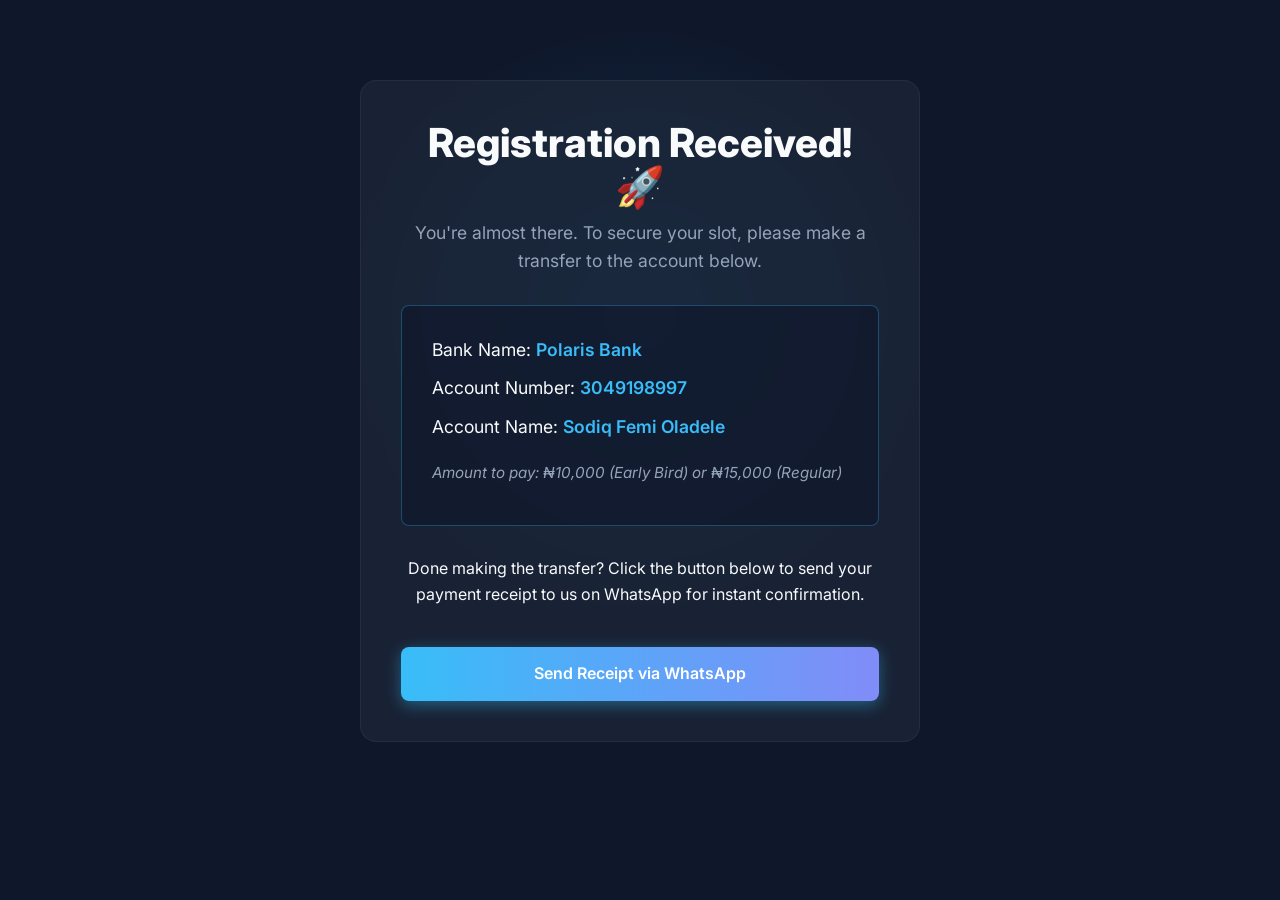
==== success.html @ 01c4a142 "add payment to the page" ====
<!doctype html>
<html lang="en">
  <head>
    <meta charset="UTF-8" />
    <meta name="viewport" content="width=device-width, initial-scale=1.0" />
    <title>Complete Your Registration | Frontend Launchpad</title>
    <link
      href="https://fonts.googleapis.com/css2?family=Inter:wght@300;400;600;800&display=swap"
      rel="stylesheet"
    />
    <link rel="stylesheet" href="style.css" />
    <style>
      /* Small custom tweak just for the success page */
      .success-wrapper {
        max-width: 600px;
        margin: 80px auto;
        text-align: center;
      }
      .bank-details {
        background: rgba(15, 23, 42, 0.6);
        border: 1px solid rgba(56, 189, 248, 0.3);
        border-radius: 8px;
        padding: 30px;
        margin: 30px 0;
        text-align: left;
      }
      .bank-details p {
        margin-bottom: 10px;
        font-size: 1.1rem;
      }
      .bank-details span {
        color: var(--gradient-start);
        font-weight: 600;
      }
    </style>
  </head>
  <body>
    <div class="background-glow"></div>

    <div class="container success-wrapper fade-in">
      <div class="glass-card">
        <h1 style="font-size: 2.5rem; margin-bottom: 10px">
          Registration Received! 🚀
        </h1>
        <p class="hook" style="font-size: 1.1rem; margin-bottom: 0">
          You're almost there. To secure your slot, please make a transfer to
          the account below.
        </p>

        <div class="bank-details">
          <p>Bank Name: <span>Polaris Bank</span></p>
          <p>Account Number: <span>3049198997</span></p>
          <p>Account Name: <span>Sodiq Femi Oladele</span></p>
          <p
            style="
              margin-top: 20px;
              font-size: 0.95rem;
              color: var(--text-secondary);
            "
          >
            <em>Amount to pay: ₦10,000 (Early Bird) or ₦15,000 (Regular)</em>
          </p>
        </div>

        <p style="margin-bottom: 20px">
          Done making the transfer? Click the button below to send your payment
          receipt to us on WhatsApp for instant confirmation.
        </p>

        <a
          href="https://wa.me/2348130732551?text=Hello!%20I%20have%20just%20made%20my%20payment%20for%20the%20Frontend%20Launchpad%20Bootcamp.%20Here%20is%20my%20receipt:"
          class="btn primary-btn full-width"
        >
          Send Receipt via WhatsApp
        </a>
      </div>
    </div>

    <script>
      // Simple fade-in effect script for this page
      document.addEventListener("DOMContentLoaded", () => {
        const elements = document.querySelectorAll(".fade-in");
        elements.forEach((el) => el.classList.add("visible"));
      });
    </script>
  </body>
</html>
---- style.css ----
:root {
  --bg-color: #0f172a;
  --surface-color: rgba(30, 41, 59, 0.7);
  --text-primary: #f8fafc;
  --text-secondary: #94a3b8;
  --accent-glow: #0ea5e9;
  --gradient-start: #38bdf8;
  --gradient-end: #818cf8;
}

* {
  margin: 0;
  padding: 0;
  box-sizing: border-box;
  font-family: "Inter", sans-serif;
}

body {
  background-color: var(--bg-color);
  color: var(--text-primary);
  line-height: 1.6;
  overflow-x: hidden;
  position: relative;
}

/* Subtle background glowing orb */
.background-glow {
  position: absolute;
  top: -10%;
  left: 50%;
  transform: translateX(-50%);
  width: 600px;
  height: 600px;
  background: radial-gradient(
    circle,
    rgba(14, 165, 233, 0.15) 0%,
    rgba(15, 23, 42, 0) 70%
  );
  z-index: -1;
}

.container {
  max-width: 1100px;
  margin: 0 auto;
  padding: 0 20px;
}

.text-center {
  text-align: center;
}

/* Hero Section */
.hero {
  text-align: center;
  padding: 120px 20px 80px;
}

.badge {
  display: inline-block;
  padding: 6px 12px;
  background: rgba(56, 189, 248, 0.1);
  color: var(--gradient-start);
  border-radius: 20px;
  font-size: 0.875rem;
  font-weight: 600;
  margin-bottom: 20px;
  border: 1px solid rgba(56, 189, 248, 0.2);
}

h1 {
  font-size: 4rem;
  font-weight: 800;
  margin-bottom: 20px;
  line-height: 1.1;
}

.gradient-text {
  background: linear-gradient(
    to right,
    var(--gradient-start),
    var(--gradient-end)
  );
  -webkit-background-clip: text;
  -webkit-text-fill-color: transparent;
}

.hook {
  font-size: 1.25rem;
  color: var(--text-secondary);
  max-width: 600px;
  margin: 0 auto 40px;
}

/* Buttons */
.btn {
  display: inline-block;
  padding: 14px 28px;
  border-radius: 8px;
  font-weight: 600;
  text-decoration: none;
  transition: all 0.3s ease;
  cursor: pointer;
  border: none;
}

.primary-btn {
  background: linear-gradient(
    to right,
    var(--gradient-start),
    var(--gradient-end)
  );
  color: #fff;
  box-shadow: 0 4px 15px rgba(56, 189, 248, 0.4);
}

.primary-btn:hover {
  transform: translateY(-2px);
  box-shadow: 0 6px 20px rgba(56, 189, 248, 0.6);
}

.outline-btn {
  background: transparent;
  border: 1px solid var(--text-secondary);
  color: var(--text-primary);
}

.outline-btn:hover {
  border-color: var(--gradient-start);
  color: var(--gradient-start);
}

.full-width {
  width: 100%;
  text-align: center;
  margin-top: 20px;
}

/* Grids & Cards */
.grid-2 {
  display: grid;
  grid-template-columns: repeat(auto-fit, minmax(300px, 1fr));
  gap: 30px;
  margin-bottom: 60px;
}

.glass-card {
  background: var(--surface-color);
  backdrop-filter: blur(12px);
  -webkit-backdrop-filter: blur(12px);
  border: 1px solid rgba(255, 255, 255, 0.05);
  border-radius: 16px;
  padding: 40px;
  transition: transform 0.3s ease;
}

.glass-card:hover {
  transform: translateY(-5px);
  border-color: rgba(255, 255, 255, 0.1);
}

.glass-card h3 {
  font-size: 1.5rem;
  margin-bottom: 20px;
  color: #fff;
}

.glass-card ul {
  list-style: none;
}

.glass-card ul li {
  margin-bottom: 12px;
  color: var(--text-secondary);
  display: flex;
  align-items: center;
}

.glass-card ul li::before {
  content: "✓";
  color: var(--gradient-start);
  font-weight: bold;
  margin-right: 10px;
}

/* Pricing Specifics */
.pricing h2 {
  font-size: 2.5rem;
  margin-bottom: 40px;
}

.price-card {
  display: flex;
  flex-direction: column;
}

.price-card.featured {
  border: 1px solid rgba(56, 189, 248, 0.3);
  box-shadow: 0 10px 30px rgba(14, 165, 233, 0.1);
}

.card-header {
  display: flex;
  justify-content: space-between;
  align-items: center;
  margin-bottom: 20px;
}

.urgency-badge {
  background: rgba(239, 68, 68, 0.1);
  color: #ef4444;
  font-size: 0.75rem;
  padding: 4px 8px;
  border-radius: 12px;
  font-weight: bold;
}

.price {
  font-size: 3rem;
  font-weight: 800;
  margin-bottom: 10px;
  color: #fff;
}

footer {
  padding: 40px 20px;
  color: var(--text-secondary);
  font-size: 0.9rem;
  border-top: 1px solid rgba(255, 255, 255, 0.05);
}

.brand-note {
  margin-top: 8px;
  font-weight: 600;
  letter-spacing: 1px;
  text-transform: uppercase;
  font-size: 0.75rem;
  color: rgba(255, 255, 255, 0.2);
}

/* Responsive tweaks */
@media (max-width: 768px) {
  h1 {
    font-size: 2.5rem;
  }
  .hero {
    padding: 80px 20px 40px;
  }
}

/* Intersection Observer utility class */
.fade-in {
  opacity: 0;
  transform: translateY(20px);
  transition:
    opacity 0.6s ease-out,
    transform 0.6s ease-out;
}
.fade-in.visible {
  opacity: 1;
  transform: translateY(0);
}

/* Enrollment Form Section */
.enrollment {
  margin-bottom: 80px;
}

.form-wrapper {
  max-width: 700px;
  margin: 0 auto;
  padding: 50px;
}

.enroll-form {
  display: flex;
  flex-direction: column;
  gap: 20px;
}

.form-row {
  display: grid;
  grid-template-columns: 1fr 1fr;
  gap: 20px;
}

.form-group {
  display: flex;
  flex-direction: column;
  gap: 8px;
  text-align: left;
}

.form-group label {
  font-size: 0.9rem;
  color: var(--text-secondary);
  font-weight: 600;
}

.form-group input,
.form-group select {
  width: 100%;
  padding: 14px 16px;
  background: rgba(15, 23, 42, 0.6);
  border: 1px solid rgba(255, 255, 255, 0.1);
  border-radius: 8px;
  color: var(--text-primary);
  font-size: 1rem;
  font-family: "Inter", sans-serif;
  transition: all 0.3s ease;
  outline: none;
}

/* Custom styling for the select dropdown */
.form-group select {
  appearance: none;
  background-image: url("data:image/svg+xml;charset=US-ASCII,%3Csvg%20xmlns%3D%22http%3A%2F%2Fwww.w3.org%2F2000%2Fsvg%22%20width%3D%22292.4%22%20height%3D%22292.4%22%3E%3Cpath%20fill%3D%22%2394a3b8%22%20d%3D%22M287%2069.4a17.6%2017.6%200%200%200-13-5.4H18.4c-5%200-9.3%201.8-12.9%205.4A17.6%2017.6%200%200%200%200%2082.2c0%205%201.8%209.3%205.4%2012.9l128%20127.9c3.6%203.6%207.8%205.4%2012.8%205.4s9.2-1.8%2012.8-5.4L287%2095c3.5-3.5%205.4-7.8%205.4-12.8%200-5-1.9-9.2-5.5-12.8z%22%2F%3E%3C%2Fsvg%3E");
  background-repeat: no-repeat;
  background-position: right 16px top 50%;
  background-size: 12px auto;
}

.form-group select option {
  background: var(--bg-color);
  color: var(--text-primary);
}

.form-group input:focus,
.form-group select:focus {
  border-color: var(--gradient-start);
  box-shadow: 0 0 0 3px rgba(56, 189, 248, 0.2);
  background: rgba(15, 23, 42, 0.8);
}

.form-group input::placeholder {
  color: rgba(148, 163, 184, 0.5);
}

@media (max-width: 600px) {
  .form-row {
    grid-template-columns: 1fr;
  }
  .form-wrapper {
    padding: 30px 20px;
  }
}
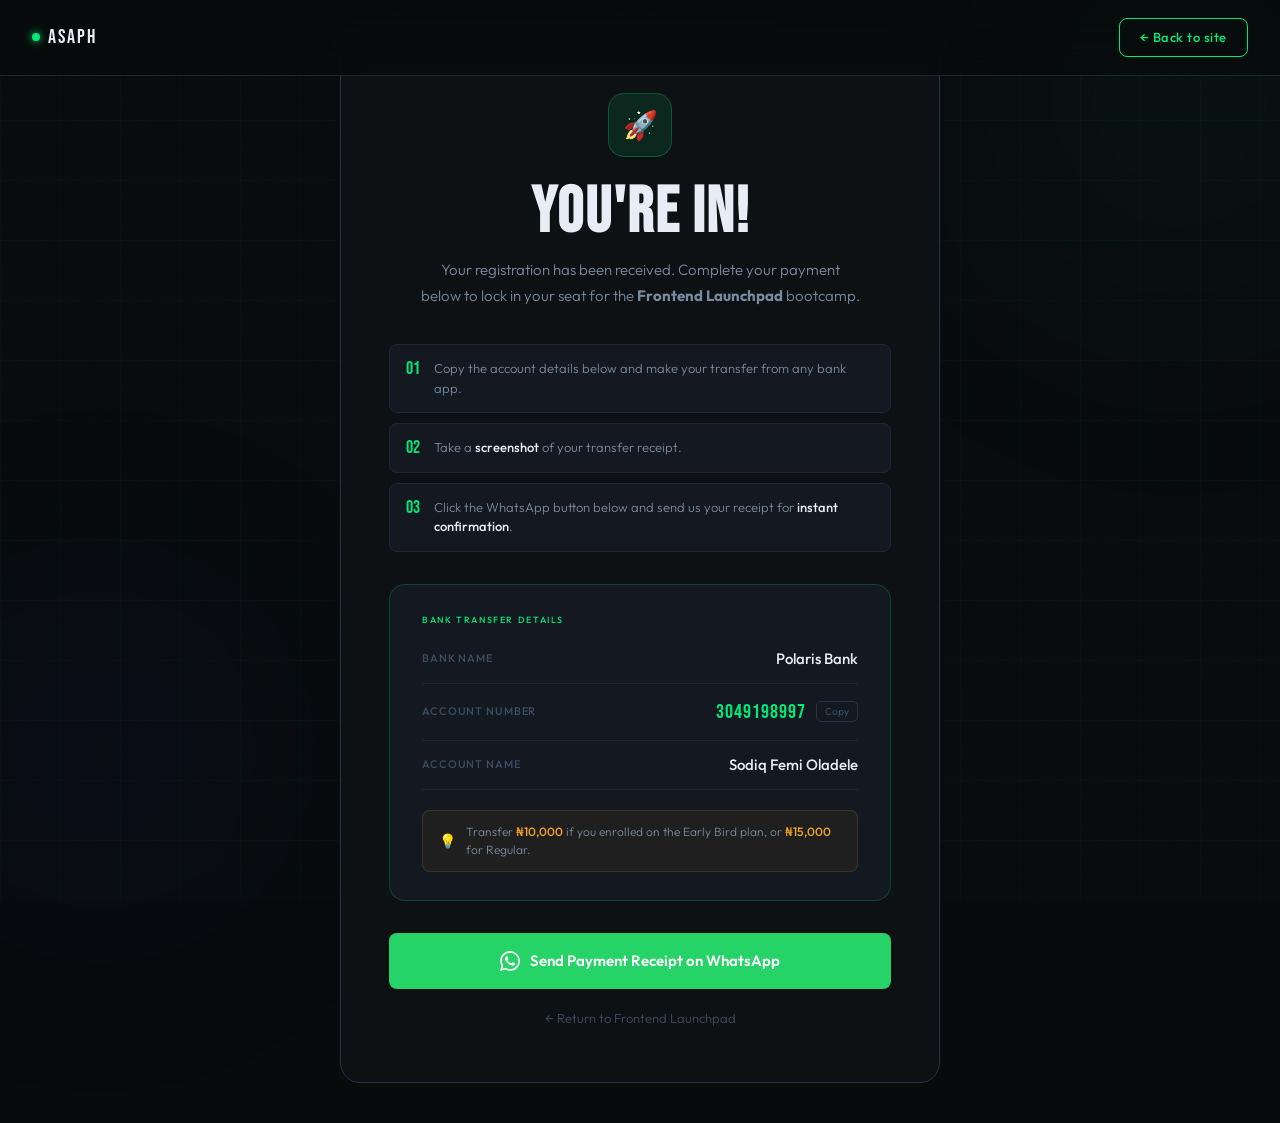
==== commit dc9889c0: "revamp project UI" ====
--- a/success.html
+++ b/success.html
@@ -3,84 +3,362 @@
   <head>
     <meta charset="UTF-8" />
     <meta name="viewport" content="width=device-width, initial-scale=1.0" />
-    <title>Complete Your Registration | Frontend Launchpad</title>
+    <title>Complete Registration | Frontend Launchpad</title>
     <link
-      href="https://fonts.googleapis.com/css2?family=Inter:wght@300;400;600;800&display=swap"
+      href="https://fonts.googleapis.com/css2?family=Bebas+Neue&family=Outfit:wght@300;400;500;600&display=swap"
       rel="stylesheet"
     />
     <link rel="stylesheet" href="style.css" />
     <style>
-      /* Small custom tweak just for the success page */
-      .success-wrapper {
+      /* Success page overrides */
+      .success-page {
+        min-height: 100vh;
+        display: flex;
+        align-items: center;
+        justify-content: center;
+        padding: 40px 20px;
+        position: relative;
+        z-index: 2;
+      }
+      .success-card {
+        background: var(--surface);
+        border: 1px solid var(--border2);
+        border-radius: 20px;
+        padding: 52px 48px;
         max-width: 600px;
-        margin: 80px auto;
+        width: 100%;
         text-align: center;
-      }
-      .bank-details {
-        background: rgba(15, 23, 42, 0.6);
-        border: 1px solid rgba(56, 189, 248, 0.3);
-        border-radius: 8px;
-        padding: 30px;
-        margin: 30px 0;
+        animation: fadeUp 0.6s ease 0.1s both;
+      }
+      @media (max-width: 540px) {
+        .success-card {
+          padding: 32px 24px;
+        }
+      }
+
+      .success-icon {
+        width: 64px;
+        height: 64px;
+        border-radius: 16px;
+        background: rgba(0, 232, 122, 0.1);
+        border: 1px solid rgba(0, 232, 122, 0.25);
+        display: flex;
+        align-items: center;
+        justify-content: center;
+        margin: 0 auto 24px;
+        font-size: 28px;
+      }
+      .success-title {
+        font-family: "Bebas Neue", sans-serif;
+        font-size: clamp(40px, 7vw, 64px);
+        letter-spacing: 2px;
+        color: var(--text);
+        line-height: 1;
+        margin-bottom: 12px;
+      }
+      .success-sub {
+        font-size: 15px;
+        color: var(--text2);
+        line-height: 1.7;
+        max-width: 440px;
+        margin: 0 auto 36px;
+      }
+
+      /* BANK DETAILS */
+      .bank-box {
+        background: var(--surface2);
+        border: 1px solid rgba(0, 232, 122, 0.2);
+        border-radius: var(--radius);
+        padding: 28px 32px;
+        margin-bottom: 32px;
         text-align: left;
       }
-      .bank-details p {
-        margin-bottom: 10px;
-        font-size: 1.1rem;
-      }
-      .bank-details span {
-        color: var(--gradient-start);
+      .bank-box-title {
+        font-size: 9px;
+        font-weight: 500;
+        letter-spacing: 0.18em;
+        text-transform: uppercase;
+        color: var(--green);
+        margin-bottom: 20px;
+      }
+      .bank-row {
+        display: flex;
+        align-items: center;
+        justify-content: space-between;
+        padding: 12px 0;
+        border-bottom: 1px solid var(--border);
+      }
+      .bank-row:last-child {
+        border-bottom: none;
+        padding-bottom: 0;
+      }
+      .bank-row:first-of-type {
+        padding-top: 0;
+      }
+      .bank-key {
+        font-size: 11px;
+        font-weight: 500;
+        letter-spacing: 0.08em;
+        text-transform: uppercase;
+        color: var(--text3);
+      }
+      .bank-val {
+        font-size: 15px;
+        font-weight: 500;
+        color: var(--text);
+        text-align: right;
+      }
+      .bank-val.highlight {
+        font-family: "Bebas Neue", sans-serif;
+        font-size: 20px;
+        letter-spacing: 1px;
+        color: var(--green);
+      }
+      .copy-btn {
+        background: none;
+        border: 1px solid var(--border2);
+        border-radius: 5px;
+        padding: 3px 8px;
+        font-size: 10px;
+        color: var(--text3);
+        cursor: pointer;
+        margin-left: 10px;
+        font-family: "Outfit", sans-serif;
+        transition: all 0.15s;
+      }
+      .copy-btn:hover {
+        border-color: var(--green);
+        color: var(--green);
+      }
+      .copy-btn.copied {
+        border-color: var(--green);
+        color: var(--green);
+        background: rgba(0, 232, 122, 0.05);
+      }
+
+      /* AMOUNT NOTE */
+      .amount-note {
+        display: flex;
+        align-items: center;
+        gap: 10px;
+        background: rgba(245, 166, 35, 0.05);
+        border: 1px solid rgba(245, 166, 35, 0.15);
+        border-radius: var(--radius-sm);
+        padding: 12px 16px;
+        margin-top: 20px;
+        text-align: left;
+      }
+      .amount-note-icon {
+        font-size: 14px;
+        flex-shrink: 0;
+      }
+      .amount-note p {
+        font-size: 12px;
+        color: var(--text2);
+        line-height: 1.5;
+      }
+      .amount-note strong {
+        color: var(--amber);
+        font-weight: 500;
+      }
+
+      /* WHATSAPP BTN */
+      .btn-whatsapp {
+        display: flex;
+        align-items: center;
+        justify-content: center;
+        gap: 10px;
+        background: #25d366;
+        color: #fff;
+        width: 100%;
+        padding: 16px;
+        border-radius: var(--radius-sm);
+        font-family: "Outfit", sans-serif;
+        font-size: 15px;
         font-weight: 600;
+        text-decoration: none;
+        transition:
+          opacity 0.18s,
+          transform 0.12s;
+        margin-bottom: 16px;
+      }
+      .btn-whatsapp:hover {
+        opacity: 0.9;
+        transform: translateY(-1px);
+      }
+      .btn-whatsapp svg {
+        width: 20px;
+        height: 20px;
+        fill: currentColor;
+        flex-shrink: 0;
+      }
+
+      .back-link {
+        font-size: 13px;
+        color: var(--text3);
+        text-decoration: none;
+        transition: color 0.15s;
+      }
+      .back-link:hover {
+        color: var(--text2);
+      }
+
+      /* STEPS */
+      .steps {
+        display: flex;
+        flex-direction: column;
+        gap: 10px;
+        margin-bottom: 32px;
+        text-align: left;
+      }
+      .step {
+        display: flex;
+        align-items: flex-start;
+        gap: 14px;
+        padding: 14px 16px;
+        background: var(--surface2);
+        border-radius: var(--radius-sm);
+        border: 1px solid var(--border);
+      }
+      .step-num {
+        font-family: "Bebas Neue", sans-serif;
+        font-size: 18px;
+        color: var(--green);
+        flex-shrink: 0;
+        line-height: 1;
+        margin-top: 1px;
+      }
+      .step-text {
+        font-size: 13px;
+        color: var(--text2);
+        line-height: 1.5;
+      }
+      .step-text strong {
+        color: var(--text);
+        font-weight: 500;
       }
     </style>
   </head>
   <body>
-    <div class="background-glow"></div>
-
-    <div class="container success-wrapper fade-in">
-      <div class="glass-card">
-        <h1 style="font-size: 2.5rem; margin-bottom: 10px">
-          Registration Received! 🚀
-        </h1>
-        <p class="hook" style="font-size: 1.1rem; margin-bottom: 0">
-          You're almost there. To secure your slot, please make a transfer to
-          the account below.
+    <div class="noise" aria-hidden="true"></div>
+    <div class="grid-bg" aria-hidden="true"></div>
+    <div class="orb orb-1" aria-hidden="true"></div>
+    <div class="orb orb-2" aria-hidden="true"></div>
+
+    <!-- NAV -->
+    <nav class="nav">
+      <div class="nav-brand"><span class="nav-dot"></span>Asaph</div>
+      <a href="./index.html" class="nav-cta">← Back to site</a>
+    </nav>
+
+    <div class="success-page">
+      <div class="success-card">
+        <div class="success-icon">🚀</div>
+        <h1 class="success-title">You're In!</h1>
+        <p class="success-sub">
+          Your registration has been received. Complete your payment below to
+          lock in your seat for the
+          <strong>Frontend Launchpad</strong> bootcamp.
         </p>
 
-        <div class="bank-details">
-          <p>Bank Name: <span>Polaris Bank</span></p>
-          <p>Account Number: <span>3049198997</span></p>
-          <p>Account Name: <span>Sodiq Femi Oladele</span></p>
-          <p
-            style="
-              margin-top: 20px;
-              font-size: 0.95rem;
-              color: var(--text-secondary);
-            "
-          >
-            <em>Amount to pay: ₦10,000 (Early Bird) or ₦15,000 (Regular)</em>
-          </p>
+        <!-- STEPS -->
+        <div class="steps">
+          <div class="step">
+            <span class="step-num">01</span>
+            <p class="step-text">
+              Copy the account details below and make your transfer from any
+              bank app.
+            </p>
+          </div>
+          <div class="step">
+            <span class="step-num">02</span>
+            <p class="step-text">
+              Take a <strong>screenshot</strong> of your transfer receipt.
+            </p>
+          </div>
+          <div class="step">
+            <span class="step-num">03</span>
+            <p class="step-text">
+              Click the WhatsApp button below and send us your receipt for
+              <strong>instant confirmation</strong>.
+            </p>
+          </div>
         </div>
 
-        <p style="margin-bottom: 20px">
-          Done making the transfer? Click the button below to send your payment
-          receipt to us on WhatsApp for instant confirmation.
-        </p>
-
+        <!-- BANK DETAILS -->
+        <div class="bank-box">
+          <p class="bank-box-title">Bank Transfer Details</p>
+
+          <div class="bank-row">
+            <span class="bank-key">Bank Name</span>
+            <span class="bank-val">Polaris Bank</span>
+          </div>
+          <div class="bank-row">
+            <span class="bank-key">Account Number</span>
+            <div style="display: flex; align-items: center">
+              <span class="bank-val highlight" id="accNum">3049198997</span>
+              <button
+                class="copy-btn"
+                id="copyAccBtn"
+                onclick="copyText('3049198997', 'copyAccBtn')"
+              >
+                Copy
+              </button>
+            </div>
+          </div>
+          <div class="bank-row">
+            <span class="bank-key">Account Name</span>
+            <span class="bank-val">Sodiq Femi Oladele</span>
+          </div>
+
+          <div class="amount-note">
+            <span class="amount-note-icon">💡</span>
+            <p>
+              Transfer <strong>₦10,000</strong> if you enrolled on the Early
+              Bird plan, or <strong>₦15,000</strong> for Regular.
+            </p>
+          </div>
+        </div>
+
+        <!-- WHATSAPP -->
         <a
-          href="https://wa.me/2348130732551?text=Hello!%20I%20have%20just%20made%20my%20payment%20for%20the%20Frontend%20Launchpad%20Bootcamp.%20Here%20is%20my%20receipt:"
-          class="btn primary-btn full-width"
+          href="https://wa.me/2348130732551?text=Hello!%20I%20just%20made%20my%20payment%20for%20the%20Frontend%20Launchpad%20Bootcamp.%20Here%20is%20my%20receipt%3A"
+          class="btn-whatsapp"
+          target="_blank"
+          rel="noopener"
         >
-          Send Receipt via WhatsApp
+          <svg viewBox="0 0 24 24" xmlns="http://www.w3.org/2000/svg">
+            <path
+              d="M17.472 14.382c-.297-.149-1.758-.867-2.03-.967-.273-.099-.471-.148-.67.15-.197.297-.767.966-.94 1.164-.173.199-.347.223-.644.075-.297-.15-1.255-.463-2.39-1.475-.883-.788-1.48-1.761-1.653-2.059-.173-.297-.018-.458.13-.606.134-.133.298-.347.446-.52.149-.174.198-.298.298-.497.099-.198.05-.371-.025-.52-.075-.149-.669-1.612-.916-2.207-.242-.579-.487-.5-.669-.51-.173-.008-.371-.01-.57-.01-.198 0-.52.074-.792.372-.272.297-1.04 1.016-1.04 2.479 0 1.462 1.065 2.875 1.213 3.074.149.198 2.096 3.2 5.077 4.487.709.306 1.262.489 1.694.625.712.227 1.36.195 1.871.118.571-.085 1.758-.719 2.006-1.413.248-.694.248-1.289.173-1.413-.074-.124-.272-.198-.57-.347m-5.421 7.403h-.004a9.87 9.87 0 01-5.031-1.378l-.361-.214-3.741.982.998-3.648-.235-.374a9.86 9.86 0 01-1.51-5.26c.001-5.45 4.436-9.884 9.888-9.884 2.64 0 5.122 1.03 6.988 2.898a9.825 9.825 0 012.893 6.994c-.003 5.45-4.437 9.884-9.885 9.884m8.413-18.297A11.815 11.815 0 0012.05 0C5.495 0 .16 5.335.157 11.892c0 2.096.547 4.142 1.588 5.945L.057 24l6.305-1.654a11.882 11.882 0 005.683 1.448h.005c6.554 0 11.89-5.335 11.893-11.893a11.821 11.821 0 00-3.48-8.413z"
+            />
+          </svg>
+          Send Payment Receipt on WhatsApp
         </a>
+
+        <a href="./index.html" class="back-link"
+          >← Return to Frontend Launchpad</a
+        >
       </div>
     </div>
 
     <script>
-      // Simple fade-in effect script for this page
+      function copyText(text, btnId) {
+        navigator.clipboard.writeText(text).then(() => {
+          const btn = document.getElementById(btnId);
+          btn.textContent = "Copied!";
+          btn.classList.add("copied");
+          setTimeout(() => {
+            btn.textContent = "Copy";
+            btn.classList.remove("copied");
+          }, 2200);
+        });
+      }
+
+      // Fade in
       document.addEventListener("DOMContentLoaded", () => {
-        const elements = document.querySelectorAll(".fade-in");
-        elements.forEach((el) => el.classList.add("visible"));
+        document.querySelectorAll(".fade-item, .fade-section").forEach((el) => {
+          el.classList.add("visible");
+        });
       });
     </script>
   </body>
--- a/style.css
+++ b/style.css
@@ -1,345 +1,816 @@
-:root {
-  --bg-color: #0f172a;
-  --surface-color: rgba(30, 41, 59, 0.7);
-  --text-primary: #f8fafc;
-  --text-secondary: #94a3b8;
-  --accent-glow: #0ea5e9;
-  --gradient-start: #38bdf8;
-  --gradient-end: #818cf8;
-}
-
-* {
+/* ===== RESET ===== */
+*,
+*::before,
+*::after {
+  box-sizing: border-box;
   margin: 0;
   padding: 0;
-  box-sizing: border-box;
-  font-family: "Inter", sans-serif;
-}
-
+}
+
+/* ===== VARIABLES ===== */
+:root {
+  --bg: #080a0c;
+  --surface: #0e1114;
+  --surface2: #141820;
+  --surface3: #1c2230;
+  --border: #1e2535;
+  --border2: #28334a;
+  --text: #e8edf5;
+  --text2: #7a8aa0;
+  --text3: #3d4d63;
+  --green: #00e87a;
+  --green2: #00ff88;
+  --green-dim: #001a0e;
+  --green-glow: rgba(0, 232, 122, 0.15);
+  --blue: #2563ff;
+  --amber: #f5a623;
+  --red: #ff4444;
+  --radius: 16px;
+  --radius-sm: 8px;
+}
+
+/* ===== BASE ===== */
+html {
+  scroll-behavior: smooth;
+}
 body {
-  background-color: var(--bg-color);
-  color: var(--text-primary);
+  font-family: "Outfit", sans-serif;
+  font-weight: 300;
+  background: var(--bg);
+  color: var(--text);
+  overflow-x: hidden;
   line-height: 1.6;
-  overflow-x: hidden;
-  position: relative;
-}
-
-/* Subtle background glowing orb */
-.background-glow {
-  position: absolute;
-  top: -10%;
-  left: 50%;
-  transform: translateX(-50%);
+}
+
+/* ===== NOISE ===== */
+.noise {
+  position: fixed;
+  inset: 0;
+  z-index: 1;
+  pointer-events: none;
+  background-image: url("data:image/svg+xml,%3Csvg viewBox='0 0 512 512' xmlns='http://www.w3.org/2000/svg'%3E%3Cfilter id='n'%3E%3CfeTurbulence type='fractalNoise' baseFrequency='0.75' numOctaves='4' stitchTiles='stitch'/%3E%3C/filter%3E%3Crect width='100%25' height='100%25' filter='url(%23n)' opacity='0.03'/%3E%3C/svg%3E");
+  background-size: 256px;
+  opacity: 0.5;
+}
+
+/* ===== GRID BG ===== */
+.grid-bg {
+  position: fixed;
+  inset: 0;
+  z-index: 0;
+  pointer-events: none;
+  background-image:
+    linear-gradient(rgba(0, 232, 122, 0.03) 1px, transparent 1px),
+    linear-gradient(90deg, rgba(0, 232, 122, 0.03) 1px, transparent 1px);
+  background-size: 60px 60px;
+}
+
+/* ===== ORBS ===== */
+.orb {
+  position: fixed;
+  border-radius: 50%;
+  filter: blur(120px);
+  pointer-events: none;
+  z-index: 0;
+}
+.orb-1 {
   width: 600px;
   height: 600px;
+  top: -200px;
+  right: -200px;
   background: radial-gradient(
     circle,
-    rgba(14, 165, 233, 0.15) 0%,
-    rgba(15, 23, 42, 0) 70%
+    rgba(0, 232, 122, 0.07) 0%,
+    transparent 70%
   );
-  z-index: -1;
-}
-
+  animation: orbDrift 20s ease-in-out infinite alternate;
+}
+.orb-2 {
+  width: 500px;
+  height: 500px;
+  bottom: -100px;
+  left: -150px;
+  background: radial-gradient(
+    circle,
+    rgba(37, 99, 255, 0.06) 0%,
+    transparent 70%
+  );
+  animation: orbDrift 28s ease-in-out infinite alternate-reverse;
+}
+@keyframes orbDrift {
+  0% {
+    transform: translate(0, 0);
+  }
+  100% {
+    transform: translate(30px, 30px);
+  }
+}
+
+/* ===== NAV ===== */
+.nav {
+  position: fixed;
+  top: 0;
+  left: 0;
+  right: 0;
+  z-index: 100;
+  display: flex;
+  align-items: center;
+  justify-content: space-between;
+  padding: 18px 32px;
+  background: rgba(8, 10, 12, 0.7);
+  backdrop-filter: blur(20px);
+  border-bottom: 1px solid var(--border);
+}
+.nav-brand {
+  font-family: "Bebas Neue", sans-serif;
+  font-size: 20px;
+  letter-spacing: 2px;
+  color: var(--text);
+  display: flex;
+  align-items: center;
+  gap: 8px;
+}
+.nav-dot,
+.tag-dot {
+  width: 8px;
+  height: 8px;
+  border-radius: 50%;
+  background: var(--green);
+  box-shadow: 0 0 8px var(--green);
+  flex-shrink: 0;
+}
+.tag-dot {
+  width: 6px;
+  height: 6px;
+}
+.nav-cta {
+  padding: 8px 20px;
+  border-radius: var(--radius-sm);
+  border: 1px solid var(--green);
+  color: var(--green);
+  font-family: "Outfit", sans-serif;
+  font-size: 13px;
+  font-weight: 500;
+  text-decoration: none;
+  letter-spacing: 0.04em;
+  transition: all 0.18s;
+}
+.nav-cta:hover {
+  background: var(--green-dim);
+  box-shadow: 0 0 16px var(--green-glow);
+}
+
+/* ===== CONTAINER ===== */
 .container {
   max-width: 1100px;
   margin: 0 auto;
-  padding: 0 20px;
-}
-
-.text-center {
+  padding: 0 28px;
+}
+
+/* ===== HERO ===== */
+.hero {
+  position: relative;
+  z-index: 2;
+  min-height: 100vh;
+  display: flex;
+  flex-direction: column;
+  padding-top: 90px;
+}
+.hero-inner {
+  flex: 1;
+  display: flex;
+  flex-direction: column;
+  justify-content: center;
+  padding-top: 60px;
+  padding-bottom: 60px;
+}
+
+.hero-tag {
+  display: inline-flex;
+  align-items: center;
+  gap: 8px;
+  padding: 6px 14px;
+  border-radius: 99px;
+  border: 1px solid rgba(0, 232, 122, 0.2);
+  background: rgba(0, 232, 122, 0.05);
+  font-size: 11px;
+  font-weight: 500;
+  letter-spacing: 0.12em;
+  text-transform: uppercase;
+  color: var(--green);
+  margin-bottom: 28px;
+  width: fit-content;
+  animation: fadeUp 0.6s ease 0.1s both;
+}
+
+.hero-title {
+  font-family: "Bebas Neue", sans-serif;
+  font-size: clamp(80px, 14vw, 160px);
+  line-height: 0.92;
+  letter-spacing: 2px;
+  color: var(--text);
+  margin-bottom: 28px;
+  animation: fadeUp 0.6s ease 0.2s both;
+}
+.hero-title em {
+  font-style: normal;
+  color: transparent;
+  -webkit-text-stroke: 2px var(--green);
+  filter: drop-shadow(0 0 20px rgba(0, 232, 122, 0.3));
+}
+
+.hero-sub {
+  font-size: clamp(15px, 2vw, 18px);
+  color: var(--text2);
+  line-height: 1.7;
+  max-width: 520px;
+  margin-bottom: 40px;
+  animation: fadeUp 0.6s ease 0.3s both;
+}
+
+.hero-actions {
+  display: flex;
+  gap: 12px;
+  flex-wrap: wrap;
+  margin-bottom: 56px;
+  animation: fadeUp 0.6s ease 0.4s both;
+}
+
+/* STATS */
+.hero-stats {
+  display: flex;
+  align-items: center;
+  gap: 0;
+  border: 1px solid var(--border2);
+  border-radius: var(--radius);
+  background: var(--surface);
+  width: fit-content;
+  overflow: hidden;
+  animation: fadeUp 0.6s ease 0.5s both;
+}
+.hstat {
+  padding: 16px 28px;
   text-align: center;
 }
-
-/* Hero Section */
-.hero {
-  text-align: center;
-  padding: 120px 20px 80px;
-}
-
-.badge {
-  display: inline-block;
-  padding: 6px 12px;
-  background: rgba(56, 189, 248, 0.1);
-  color: var(--gradient-start);
-  border-radius: 20px;
-  font-size: 0.875rem;
+.hstat-num {
+  display: block;
+  font-family: "Bebas Neue", sans-serif;
+  font-size: 28px;
+  letter-spacing: 1px;
+  color: var(--green);
+  line-height: 1;
+  margin-bottom: 3px;
+}
+.hstat-label {
+  font-size: 10px;
+  font-weight: 500;
+  letter-spacing: 0.12em;
+  text-transform: uppercase;
+  color: var(--text3);
+}
+.hstat-sep {
+  width: 1px;
+  background: var(--border2);
+  align-self: stretch;
+}
+
+@media (max-width: 600px) {
+  .hero-stats {
+    flex-wrap: wrap;
+    width: 100%;
+  }
+  .hstat {
+    flex: 1;
+    min-width: 80px;
+  }
+  .hstat-sep {
+    display: none;
+  }
+}
+
+/* SCROLL HINT */
+.scroll-hint {
+  display: flex;
+  flex-direction: column;
+  align-items: center;
+  gap: 8px;
+  padding-bottom: 32px;
+  color: var(--text3);
+  font-size: 10px;
+  letter-spacing: 0.12em;
+  text-transform: uppercase;
+  animation: fadeUp 0.6s ease 0.7s both;
+}
+.scroll-mouse {
+  width: 20px;
+  height: 32px;
+  border-radius: 10px;
+  border: 1px solid var(--border2);
+  display: flex;
+  justify-content: center;
+  padding-top: 6px;
+}
+.scroll-wheel {
+  width: 3px;
+  height: 6px;
+  border-radius: 2px;
+  background: var(--green);
+  animation: scrollBounce 2s ease-in-out infinite;
+}
+@keyframes scrollBounce {
+  0%,
+  100% {
+    transform: translateY(0);
+    opacity: 1;
+  }
+  50% {
+    transform: translateY(8px);
+    opacity: 0.3;
+  }
+}
+
+/* ===== BUTTONS ===== */
+.btn {
+  display: inline-flex;
+  align-items: center;
+  justify-content: center;
+  padding: 14px 28px;
+  border-radius: var(--radius-sm);
+  font-family: "Outfit", sans-serif;
+  font-size: 14px;
+  font-weight: 500;
+  letter-spacing: 0.04em;
+  cursor: pointer;
+  text-decoration: none;
+  transition: all 0.18s;
+  border: none;
+}
+.btn-primary {
+  background: var(--green);
+  color: #080a0c;
+  box-shadow: 0 0 20px rgba(0, 232, 122, 0.2);
+}
+.btn-primary:hover {
+  background: var(--green2);
+  box-shadow: 0 0 32px rgba(0, 232, 122, 0.35);
+  transform: translateY(-1px);
+}
+.btn-primary:active {
+  transform: scale(0.97);
+}
+.btn-ghost {
+  background: transparent;
+  border: 1px solid var(--border2);
+  color: var(--text2);
+}
+.btn-ghost:hover {
+  border-color: var(--text3);
+  color: var(--text);
+}
+.btn-outline {
+  background: transparent;
+  border: 1px solid var(--border2);
+  color: var(--text);
+  width: 100%;
+}
+.btn-outline:hover {
+  border-color: var(--green);
+  color: var(--green);
+}
+.btn-submit {
+  width: 100%;
+  height: 52px;
+  font-size: 15px;
   font-weight: 600;
-  margin-bottom: 20px;
-  border: 1px solid rgba(56, 189, 248, 0.2);
-}
-
-h1 {
-  font-size: 4rem;
-  font-weight: 800;
-  margin-bottom: 20px;
-  line-height: 1.1;
-}
-
-.gradient-text {
+  letter-spacing: 0.06em;
+  margin-top: 4px;
+}
+
+/* ===== SECTIONS ===== */
+.section {
+  position: relative;
+  z-index: 2;
+  padding: 100px 0;
+}
+.section-label {
+  font-size: 10px;
+  font-weight: 500;
+  letter-spacing: 0.2em;
+  text-transform: uppercase;
+  color: var(--green);
+  margin-bottom: 14px;
+}
+.section-title {
+  font-family: "Bebas Neue", sans-serif;
+  font-size: clamp(48px, 7vw, 80px);
+  letter-spacing: 2px;
+  color: var(--text);
+  line-height: 1;
+  margin-bottom: 48px;
+}
+.section-title em {
+  font-style: normal;
+  color: transparent;
+  -webkit-text-stroke: 1.5px var(--green);
+}
+.section-sub {
+  font-size: 15px;
+  color: var(--text2);
+  max-width: 500px;
+  margin-bottom: 40px;
+}
+
+/* DIVIDER LINE */
+.section::before {
+  content: "";
+  display: block;
+  height: 1px;
+  background: var(--border);
+  margin-bottom: 100px;
+}
+.section:first-of-type::before {
+  display: none;
+}
+
+/* ===== CURRICULUM ===== */
+.curriculum-grid {
+  display: grid;
+  grid-template-columns: repeat(3, 1fr);
+  gap: 16px;
+}
+@media (max-width: 768px) {
+  .curriculum-grid {
+    grid-template-columns: 1fr;
+  }
+}
+
+.week-card {
+  background: var(--surface);
+  border: 1px solid var(--border);
+  border-radius: var(--radius);
+  padding: 28px;
+  position: relative;
+  overflow: hidden;
+  transition:
+    border-color 0.2s,
+    transform 0.2s;
+  display: flex;
+  flex-direction: column;
+  gap: 16px;
+}
+.week-card::before {
+  content: "";
+  position: absolute;
+  top: 0;
+  left: 0;
+  right: 0;
+  height: 2px;
+  background: var(--green);
+  transform: scaleX(0);
+  transform-origin: left;
+  transition: transform 0.35s ease;
+}
+.week-card:hover {
+  border-color: var(--border2);
+  transform: translateY(-3px);
+}
+.week-card:hover::before {
+  transform: scaleX(1);
+}
+
+.week-num {
+  font-family: "Bebas Neue", sans-serif;
+  font-size: 13px;
+  letter-spacing: 0.2em;
+  color: var(--green);
+}
+.week-body h3 {
+  font-size: 20px;
+  font-weight: 600;
+  color: var(--text);
+  margin-bottom: 8px;
+}
+.week-body p {
+  font-size: 13px;
+  color: var(--text2);
+  line-height: 1.65;
+  margin-bottom: 14px;
+}
+.week-list {
+  list-style: none;
+  display: flex;
+  flex-direction: column;
+  gap: 6px;
+}
+.week-list li {
+  font-size: 12px;
+  color: var(--text2);
+  display: flex;
+  align-items: center;
+  gap: 8px;
+}
+.week-list li::before {
+  content: "→";
+  color: var(--green);
+  font-size: 11px;
+  flex-shrink: 0;
+}
+.week-accent {
+  font-family: "Bebas Neue", sans-serif;
+  font-size: 11px;
+  letter-spacing: 0.2em;
+  color: var(--text3);
+  margin-top: auto;
+  padding-top: 16px;
+  border-top: 1px solid var(--border);
+}
+
+/* ===== BENEFITS ===== */
+.benefits-grid {
+  display: grid;
+  grid-template-columns: 1fr 1fr;
+  gap: 16px;
+}
+@media (max-width: 600px) {
+  .benefits-grid {
+    grid-template-columns: 1fr;
+  }
+}
+
+.benefit-item {
+  display: flex;
+  gap: 18px;
+  align-items: flex-start;
+  background: var(--surface);
+  border: 1px solid var(--border);
+  border-radius: var(--radius);
+  padding: 24px;
+  transition: border-color 0.2s;
+}
+.benefit-item:hover {
+  border-color: var(--border2);
+}
+.benefit-icon {
+  font-size: 20px;
+  color: var(--green);
+  flex-shrink: 0;
+  margin-top: 2px;
+  font-family: monospace;
+}
+.benefit-item h4 {
+  font-size: 15px;
+  font-weight: 600;
+  color: var(--text);
+  margin-bottom: 5px;
+}
+.benefit-item p {
+  font-size: 13px;
+  color: var(--text2);
+  line-height: 1.6;
+}
+
+/* ===== PRICING ===== */
+.pricing-grid {
+  display: grid;
+  grid-template-columns: 1fr 1fr;
+  gap: 16px;
+  max-width: 800px;
+}
+@media (max-width: 640px) {
+  .pricing-grid {
+    grid-template-columns: 1fr;
+  }
+}
+
+.price-card {
+  background: var(--surface);
+  border: 1px solid var(--border);
+  border-radius: var(--radius);
+  padding: 32px;
+  display: flex;
+  flex-direction: column;
+  gap: 24px;
+  transition: transform 0.2s;
+}
+.price-card:hover {
+  transform: translateY(-3px);
+}
+.price-card.featured {
+  border-color: rgba(0, 232, 122, 0.3);
   background: linear-gradient(
-    to right,
-    var(--gradient-start),
-    var(--gradient-end)
+    135deg,
+    var(--surface) 0%,
+    rgba(0, 40, 20, 0.6) 100%
   );
-  -webkit-background-clip: text;
-  -webkit-text-fill-color: transparent;
-}
-
-.hook {
-  font-size: 1.25rem;
-  color: var(--text-secondary);
-  max-width: 600px;
-  margin: 0 auto 40px;
-}
-
-/* Buttons */
-.btn {
-  display: inline-block;
-  padding: 14px 28px;
-  border-radius: 8px;
+  box-shadow: 0 0 40px rgba(0, 232, 122, 0.06);
+}
+
+.price-badge {
+  display: inline-flex;
+  padding: 4px 10px;
+  border-radius: 4px;
+  background: rgba(245, 166, 35, 0.12);
+  border: 1px solid rgba(245, 166, 35, 0.25);
+  color: var(--amber);
+  font-size: 10px;
   font-weight: 600;
-  text-decoration: none;
-  transition: all 0.3s ease;
-  cursor: pointer;
-  border: none;
-}
-
-.primary-btn {
-  background: linear-gradient(
-    to right,
-    var(--gradient-start),
-    var(--gradient-end)
-  );
-  color: #fff;
-  box-shadow: 0 4px 15px rgba(56, 189, 248, 0.4);
-}
-
-.primary-btn:hover {
-  transform: translateY(-2px);
-  box-shadow: 0 6px 20px rgba(56, 189, 248, 0.6);
-}
-
-.outline-btn {
-  background: transparent;
-  border: 1px solid var(--text-secondary);
-  color: var(--text-primary);
-}
-
-.outline-btn:hover {
-  border-color: var(--gradient-start);
-  color: var(--gradient-start);
-}
-
-.full-width {
-  width: 100%;
-  text-align: center;
-  margin-top: 20px;
-}
-
-/* Grids & Cards */
-.grid-2 {
-  display: grid;
-  grid-template-columns: repeat(auto-fit, minmax(300px, 1fr));
-  gap: 30px;
-  margin-bottom: 60px;
-}
-
-.glass-card {
-  background: var(--surface-color);
-  backdrop-filter: blur(12px);
-  -webkit-backdrop-filter: blur(12px);
-  border: 1px solid rgba(255, 255, 255, 0.05);
-  border-radius: 16px;
+  letter-spacing: 0.12em;
+  width: fit-content;
+  margin-bottom: 8px;
+}
+.price-name {
+  font-size: 13px;
+  font-weight: 500;
+  letter-spacing: 0.08em;
+  text-transform: uppercase;
+  color: var(--text2);
+  margin-bottom: 6px;
+}
+.price-amount {
+  font-family: "Bebas Neue", sans-serif;
+  font-size: 56px;
+  letter-spacing: 1px;
+  color: var(--text);
+  line-height: 1;
+  margin-bottom: 8px;
+}
+.price-card.featured .price-amount {
+  color: var(--green);
+}
+.price-desc {
+  font-size: 13px;
+  color: var(--text2);
+  line-height: 1.6;
+}
+.price-list {
+  list-style: none;
+  display: flex;
+  flex-direction: column;
+  gap: 10px;
+}
+.price-list li {
+  font-size: 13px;
+  color: var(--text2);
+  display: flex;
+  align-items: center;
+  gap: 8px;
+}
+.price-list li::before {
+  content: "✓";
+  color: var(--green);
+  font-size: 12px;
+  font-weight: 600;
+  flex-shrink: 0;
+}
+.price-card .btn {
+  margin-top: auto;
+}
+
+/* ===== FORM ===== */
+.form-card {
+  background: var(--surface);
+  border: 1px solid var(--border2);
+  border-radius: var(--radius);
   padding: 40px;
-  transition: transform 0.3s ease;
-}
-
-.glass-card:hover {
-  transform: translateY(-5px);
-  border-color: rgba(255, 255, 255, 0.1);
-}
-
-.glass-card h3 {
-  font-size: 1.5rem;
-  margin-bottom: 20px;
-  color: #fff;
-}
-
-.glass-card ul {
-  list-style: none;
-}
-
-.glass-card ul li {
-  margin-bottom: 12px;
-  color: var(--text-secondary);
-  display: flex;
-  align-items: center;
-}
-
-.glass-card ul li::before {
-  content: "✓";
-  color: var(--gradient-start);
-  font-weight: bold;
-  margin-right: 10px;
-}
-
-/* Pricing Specifics */
-.pricing h2 {
-  font-size: 2.5rem;
-  margin-bottom: 40px;
-}
-
-.price-card {
-  display: flex;
-  flex-direction: column;
-}
-
-.price-card.featured {
-  border: 1px solid rgba(56, 189, 248, 0.3);
-  box-shadow: 0 10px 30px rgba(14, 165, 233, 0.1);
-}
-
-.card-header {
-  display: flex;
-  justify-content: space-between;
-  align-items: center;
-  margin-bottom: 20px;
-}
-
-.urgency-badge {
-  background: rgba(239, 68, 68, 0.1);
-  color: #ef4444;
-  font-size: 0.75rem;
-  padding: 4px 8px;
-  border-radius: 12px;
-  font-weight: bold;
-}
-
-.price {
-  font-size: 3rem;
-  font-weight: 800;
-  margin-bottom: 10px;
-  color: #fff;
-}
-
-footer {
-  padding: 40px 20px;
-  color: var(--text-secondary);
-  font-size: 0.9rem;
-  border-top: 1px solid rgba(255, 255, 255, 0.05);
-}
-
-.brand-note {
-  margin-top: 8px;
-  font-weight: 600;
-  letter-spacing: 1px;
-  text-transform: uppercase;
-  font-size: 0.75rem;
-  color: rgba(255, 255, 255, 0.2);
-}
-
-/* Responsive tweaks */
-@media (max-width: 768px) {
-  h1 {
-    font-size: 2.5rem;
-  }
-  .hero {
-    padding: 80px 20px 40px;
-  }
-}
-
-/* Intersection Observer utility class */
-.fade-in {
-  opacity: 0;
-  transform: translateY(20px);
-  transition:
-    opacity 0.6s ease-out,
-    transform 0.6s ease-out;
-}
-.fade-in.visible {
-  opacity: 1;
-  transform: translateY(0);
-}
-
-/* Enrollment Form Section */
-.enrollment {
-  margin-bottom: 80px;
-}
-
-.form-wrapper {
-  max-width: 700px;
-  margin: 0 auto;
-  padding: 50px;
-}
-
-.enroll-form {
-  display: flex;
-  flex-direction: column;
-  gap: 20px;
+  max-width: 760px;
+}
+@media (max-width: 600px) {
+  .form-card {
+    padding: 24px;
+  }
 }
 
 .form-row {
   display: grid;
   grid-template-columns: 1fr 1fr;
-  gap: 20px;
-}
-
-.form-group {
-  display: flex;
-  flex-direction: column;
-  gap: 8px;
-  text-align: left;
-}
-
-.form-group label {
-  font-size: 0.9rem;
-  color: var(--text-secondary);
-  font-weight: 600;
-}
-
-.form-group input,
-.form-group select {
-  width: 100%;
-  padding: 14px 16px;
-  background: rgba(15, 23, 42, 0.6);
-  border: 1px solid rgba(255, 255, 255, 0.1);
-  border-radius: 8px;
-  color: var(--text-primary);
-  font-size: 1rem;
-  font-family: "Inter", sans-serif;
-  transition: all 0.3s ease;
-  outline: none;
-}
-
-/* Custom styling for the select dropdown */
-.form-group select {
-  appearance: none;
-  background-image: url("data:image/svg+xml;charset=US-ASCII,%3Csvg%20xmlns%3D%22http%3A%2F%2Fwww.w3.org%2F2000%2Fsvg%22%20width%3D%22292.4%22%20height%3D%22292.4%22%3E%3Cpath%20fill%3D%22%2394a3b8%22%20d%3D%22M287%2069.4a17.6%2017.6%200%200%200-13-5.4H18.4c-5%200-9.3%201.8-12.9%205.4A17.6%2017.6%200%200%200%200%2082.2c0%205%201.8%209.3%205.4%2012.9l128%20127.9c3.6%203.6%207.8%205.4%2012.8%205.4s9.2-1.8%2012.8-5.4L287%2095c3.5-3.5%205.4-7.8%205.4-12.8%200-5-1.9-9.2-5.5-12.8z%22%2F%3E%3C%2Fsvg%3E");
-  background-repeat: no-repeat;
-  background-position: right 16px top 50%;
-  background-size: 12px auto;
-}
-
-.form-group select option {
-  background: var(--bg-color);
-  color: var(--text-primary);
-}
-
-.form-group input:focus,
-.form-group select:focus {
-  border-color: var(--gradient-start);
-  box-shadow: 0 0 0 3px rgba(56, 189, 248, 0.2);
-  background: rgba(15, 23, 42, 0.8);
-}
-
-.form-group input::placeholder {
-  color: rgba(148, 163, 184, 0.5);
-}
-
+  gap: 16px;
+  margin-bottom: 16px;
+}
 @media (max-width: 600px) {
   .form-row {
     grid-template-columns: 1fr;
   }
-  .form-wrapper {
-    padding: 30px 20px;
-  }
-}
+}
+
+.field {
+  display: flex;
+  flex-direction: column;
+  gap: 6px;
+  margin-bottom: 16px;
+}
+.field:last-of-type {
+  margin-bottom: 0;
+}
+.field label {
+  font-size: 10px;
+  font-weight: 500;
+  letter-spacing: 0.12em;
+  text-transform: uppercase;
+  color: var(--text3);
+}
+.field input,
+.field select {
+  width: 100%;
+  background: var(--surface2);
+  border: 1px solid var(--border);
+  border-radius: var(--radius-sm);
+  color: var(--text);
+  font-family: "Outfit", sans-serif;
+  font-size: 14px;
+  font-weight: 300;
+  padding: 12px 16px;
+  outline: none;
+  transition:
+    border-color 0.18s,
+    box-shadow 0.18s;
+  appearance: none;
+}
+.field input::placeholder {
+  color: var(--text3);
+}
+.field input:focus,
+.field select:focus {
+  border-color: var(--green);
+  box-shadow: 0 0 0 3px rgba(0, 232, 122, 0.08);
+}
+.field select {
+  background-image: url("data:image/svg+xml,%3Csvg xmlns='http://www.w3.org/2000/svg' width='12' height='12' viewBox='0 0 24 24' fill='none' stroke='%233D4D63' stroke-width='2' stroke-linecap='round'%3E%3Cpolyline points='6 9 12 15 18 9'/%3E%3C/svg%3E");
+  background-repeat: no-repeat;
+  background-position: right 16px center;
+  cursor: pointer;
+}
+.field select option {
+  background: var(--surface2);
+  color: var(--text);
+}
+
+/* ===== FOOTER ===== */
+.footer {
+  position: relative;
+  z-index: 2;
+  border-top: 1px solid var(--border);
+  padding: 36px 0;
+}
+.footer-inner {
+  display: flex;
+  align-items: center;
+  justify-content: space-between;
+  flex-wrap: wrap;
+  gap: 12px;
+}
+.footer-brand {
+  font-family: "Bebas Neue", sans-serif;
+  font-size: 18px;
+  letter-spacing: 2px;
+  color: var(--text2);
+  display: flex;
+  align-items: center;
+  gap: 8px;
+}
+.footer-copy {
+  font-size: 12px;
+  color: var(--text3);
+}
+.footer-tag {
+  font-size: 10px;
+  letter-spacing: 0.14em;
+  text-transform: uppercase;
+  color: var(--text3);
+}
+
+/* ===== FADE IN ANIMATION ===== */
+@keyframes fadeUp {
+  from {
+    opacity: 0;
+    transform: translateY(20px);
+  }
+  to {
+    opacity: 1;
+    transform: translateY(0);
+  }
+}
+
+.fade-item {
+  opacity: 0;
+  transform: translateY(18px);
+  transition:
+    opacity 0.55s ease,
+    transform 0.55s ease;
+  transition-delay: var(--d, 0s);
+}
+.fade-item.visible {
+  opacity: 1;
+  transform: translateY(0);
+}
+
+.fade-section {
+  opacity: 0;
+  transform: translateY(24px);
+  transition:
+    opacity 0.6s ease,
+    transform 0.6s ease;
+}
+.fade-section.visible {
+  opacity: 1;
+  transform: translateY(0);
+}
